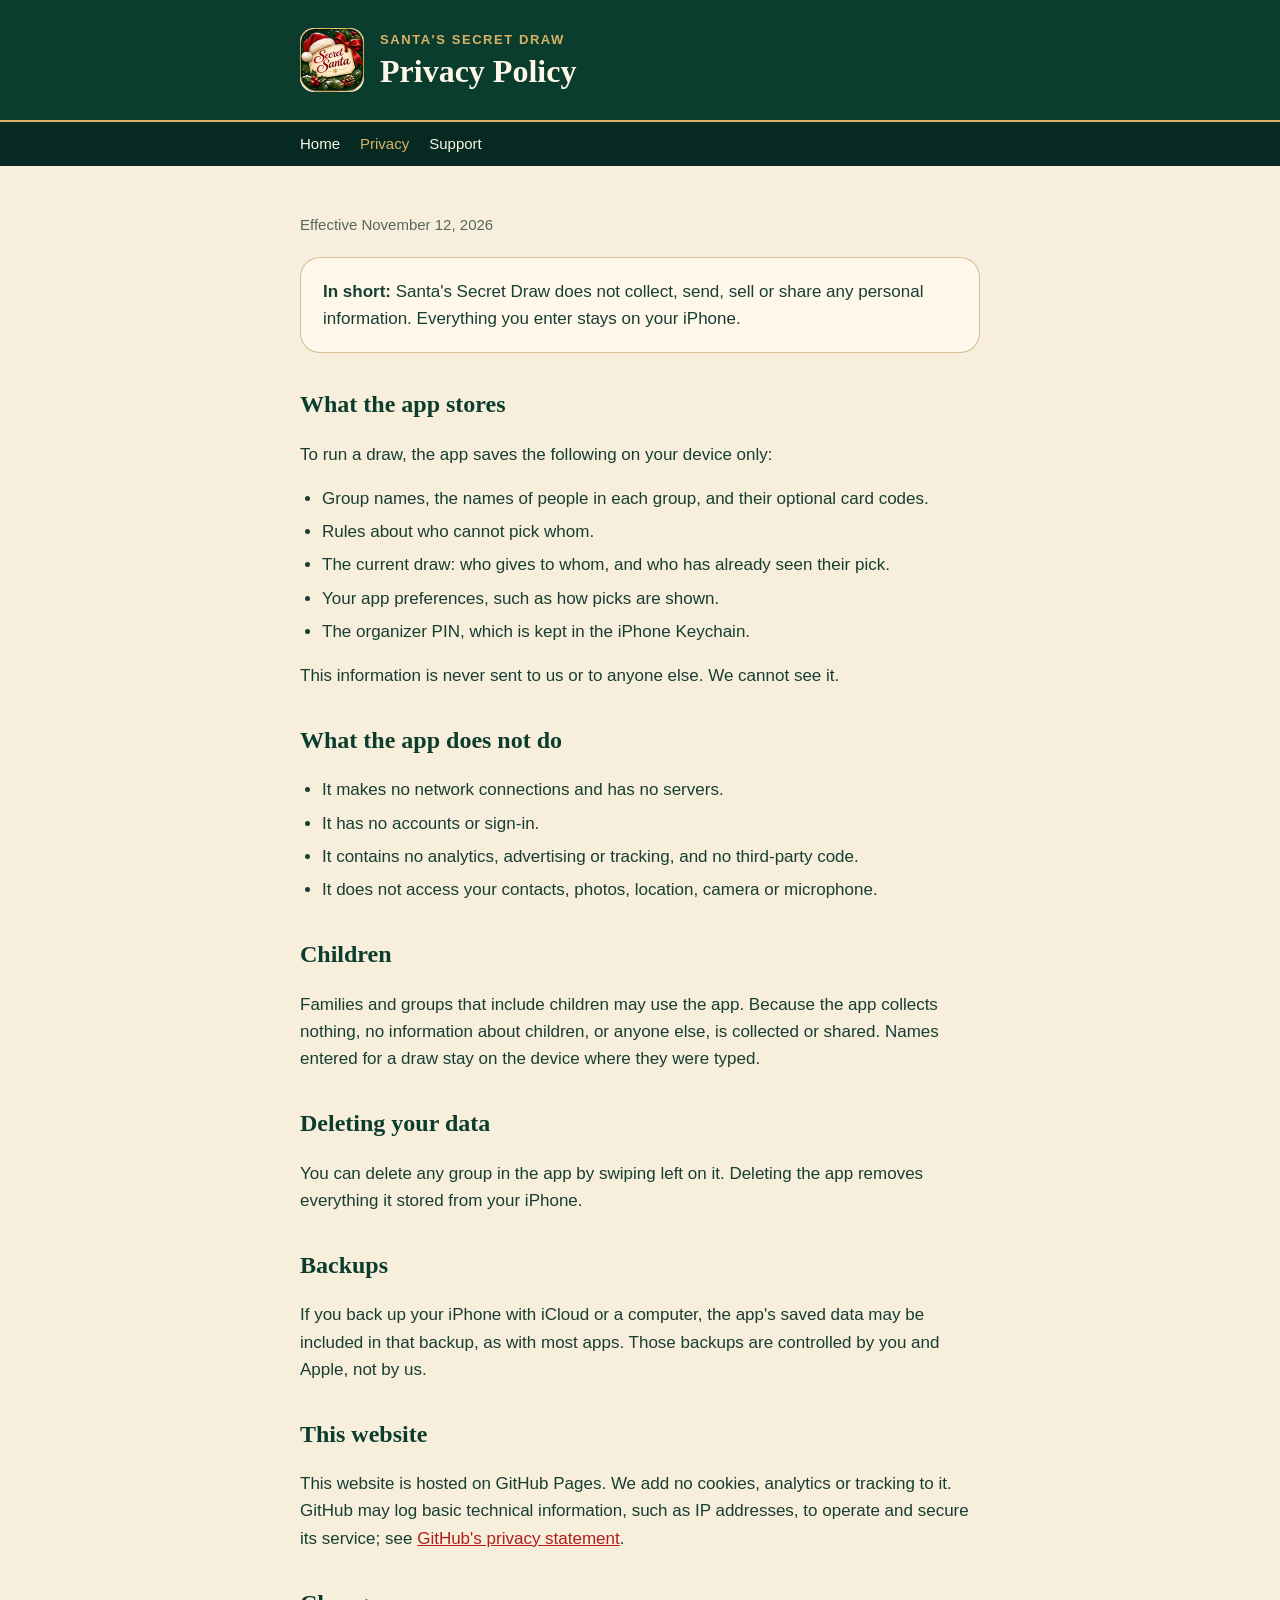
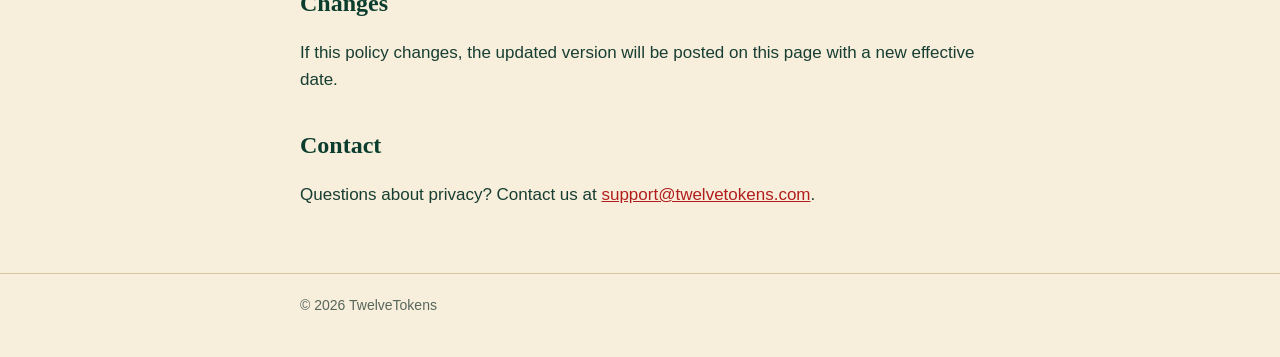
==== privacy/index.html @ 19a712e5 "Website for Santa's Secret Draw: home, privacy policy and support pages Served at santa.twelvetokens" ====
<!doctype html>
<html lang="en">
<head>
  <meta charset="utf-8">
  <meta name="viewport" content="width=device-width, initial-scale=1">
  <title>Privacy Policy · Santa's Secret Draw</title>
  <meta name="description" content="Privacy policy for the Santa's Secret Draw iPhone app.">
  <link rel="icon" href="../icon.png">
  <link rel="stylesheet" href="../style.css">
</head>
<body>
  <header>
    <div class="wrap">
      <img src="../icon.png" alt="">
      <div>
        <p class="label">Santa's Secret Draw</p>
        <h1>Privacy Policy</h1>
      </div>
    </div>
  </header>
  <nav>
    <div class="wrap">
      <a href="../">Home</a>
      <a href="./" aria-current="page">Privacy</a>
      <a href="../support/">Support</a>
    </div>
  </nav>

  <main>
    <div class="wrap">
      <p class="muted">Effective November 12, 2026</p>

      <div class="card">
        <p><strong>In short:</strong> Santa's Secret Draw does not collect, send, sell or share any personal information. Everything you enter stays on your iPhone.</p>
      </div>

      <h2>What the app stores</h2>
      <p>To run a draw, the app saves the following on your device only:</p>
      <ul>
        <li>Group names, the names of people in each group, and their optional card codes.</li>
        <li>Rules about who cannot pick whom.</li>
        <li>The current draw: who gives to whom, and who has already seen their pick.</li>
        <li>Your app preferences, such as how picks are shown.</li>
        <li>The organizer PIN, which is kept in the iPhone Keychain.</li>
      </ul>
      <p>This information is never sent to us or to anyone else. We cannot see it.</p>

      <h2>What the app does not do</h2>
      <ul>
        <li>It makes no network connections and has no servers.</li>
        <li>It has no accounts or sign-in.</li>
        <li>It contains no analytics, advertising or tracking, and no third-party code.</li>
        <li>It does not access your contacts, photos, location, camera or microphone.</li>
      </ul>

      <h2>Children</h2>
      <p>Families and groups that include children may use the app. Because the app collects nothing, no information about children, or anyone else, is collected or shared. Names entered for a draw stay on the device where they were typed.</p>

      <h2>Deleting your data</h2>
      <p>You can delete any group in the app by swiping left on it. Deleting the app removes everything it stored from your iPhone.</p>

      <h2>Backups</h2>
      <p>If you back up your iPhone with iCloud or a computer, the app's saved data may be included in that backup, as with most apps. Those backups are controlled by you and Apple, not by us.</p>

      <h2>This website</h2>
      <p>This website is hosted on GitHub Pages. We add no cookies, analytics or tracking to it. GitHub may log basic technical information, such as IP addresses, to operate and secure its service; see <a href="https://docs.github.com/site-policy/privacy-policies/github-general-privacy-statement">GitHub's privacy statement</a>.</p>

      <h2>Changes</h2>
      <p>If this policy changes, the updated version will be posted on this page with a new effective date.</p>

      <h2>Contact</h2>
      <p>Questions about privacy? Contact us at <a href="mailto:support@twelvetokens.com">support@twelvetokens.com</a>.</p>
    </div>
  </main>

  <footer>
    <div class="wrap">&copy; 2026 TwelveTokens</div>
  </footer>
</body>
</html>
---- style.css ----
/* Santa's Secret Draw: site styles. System fonts only, no external requests. */
:root {
  --evergreen: #0B3D2E;
  --evergreen-dark: #062A21;
  --cranberry: #B21E1E;
  --parchment: #F7EEDB;
  --cream: #FFF7E9;
  --gold: #D9B266;
  --gold-dark: #A77A32;
  --ink: #173E32;
  --muted: #58665D;
}

* { box-sizing: border-box; }

html { -webkit-text-size-adjust: 100%; }

body {
  margin: 0;
  background: var(--parchment);
  color: var(--ink);
  font: 17px/1.6 -apple-system, BlinkMacSystemFont, "Segoe UI", Roboto, Helvetica, Arial, sans-serif;
}

header {
  background: var(--evergreen);
  border-bottom: 2px solid var(--gold);
  color: var(--cream);
}

.wrap { max-width: 720px; margin: 0 auto; padding: 0 20px; }

header .wrap { display: flex; align-items: center; gap: 16px; padding-top: 28px; padding-bottom: 28px; }

header img { width: 64px; height: 64px; border-radius: 14px; flex: none; }

header .label {
  margin: 0;
  color: var(--gold);
  font-size: 13px;
  font-weight: 600;
  letter-spacing: 0.12em;
  text-transform: uppercase;
}

h1, h2 { font-family: "New York", Georgia, "Times New Roman", serif; }

header h1 { margin: 2px 0 0; font-size: 32px; line-height: 1.15; }

nav { background: var(--evergreen-dark); }
nav .wrap { display: flex; gap: 20px; padding-top: 10px; padding-bottom: 10px; flex-wrap: wrap; }
nav a { color: var(--cream); text-decoration: none; font-size: 15px; }
nav a:hover, nav a[aria-current="page"] { color: var(--gold); }

main { padding: 32px 0 48px; }

h2 { color: var(--evergreen); font-size: 24px; margin: 32px 0 8px; }

a { color: var(--cranberry); }

.card {
  background: var(--cream);
  border: 1px solid rgba(167, 122, 50, 0.45);
  border-radius: 20px;
  padding: 20px 22px;
  margin: 20px 0;
}

.card p:first-child { margin-top: 0; }
.card p:last-child { margin-bottom: 0; }

.muted { color: var(--muted); font-size: 15px; }

ul { padding-left: 22px; }
li { margin: 6px 0; }

footer { border-top: 1px solid rgba(167, 122, 50, 0.35); padding: 20px 0 40px; color: var(--muted); font-size: 14px; }
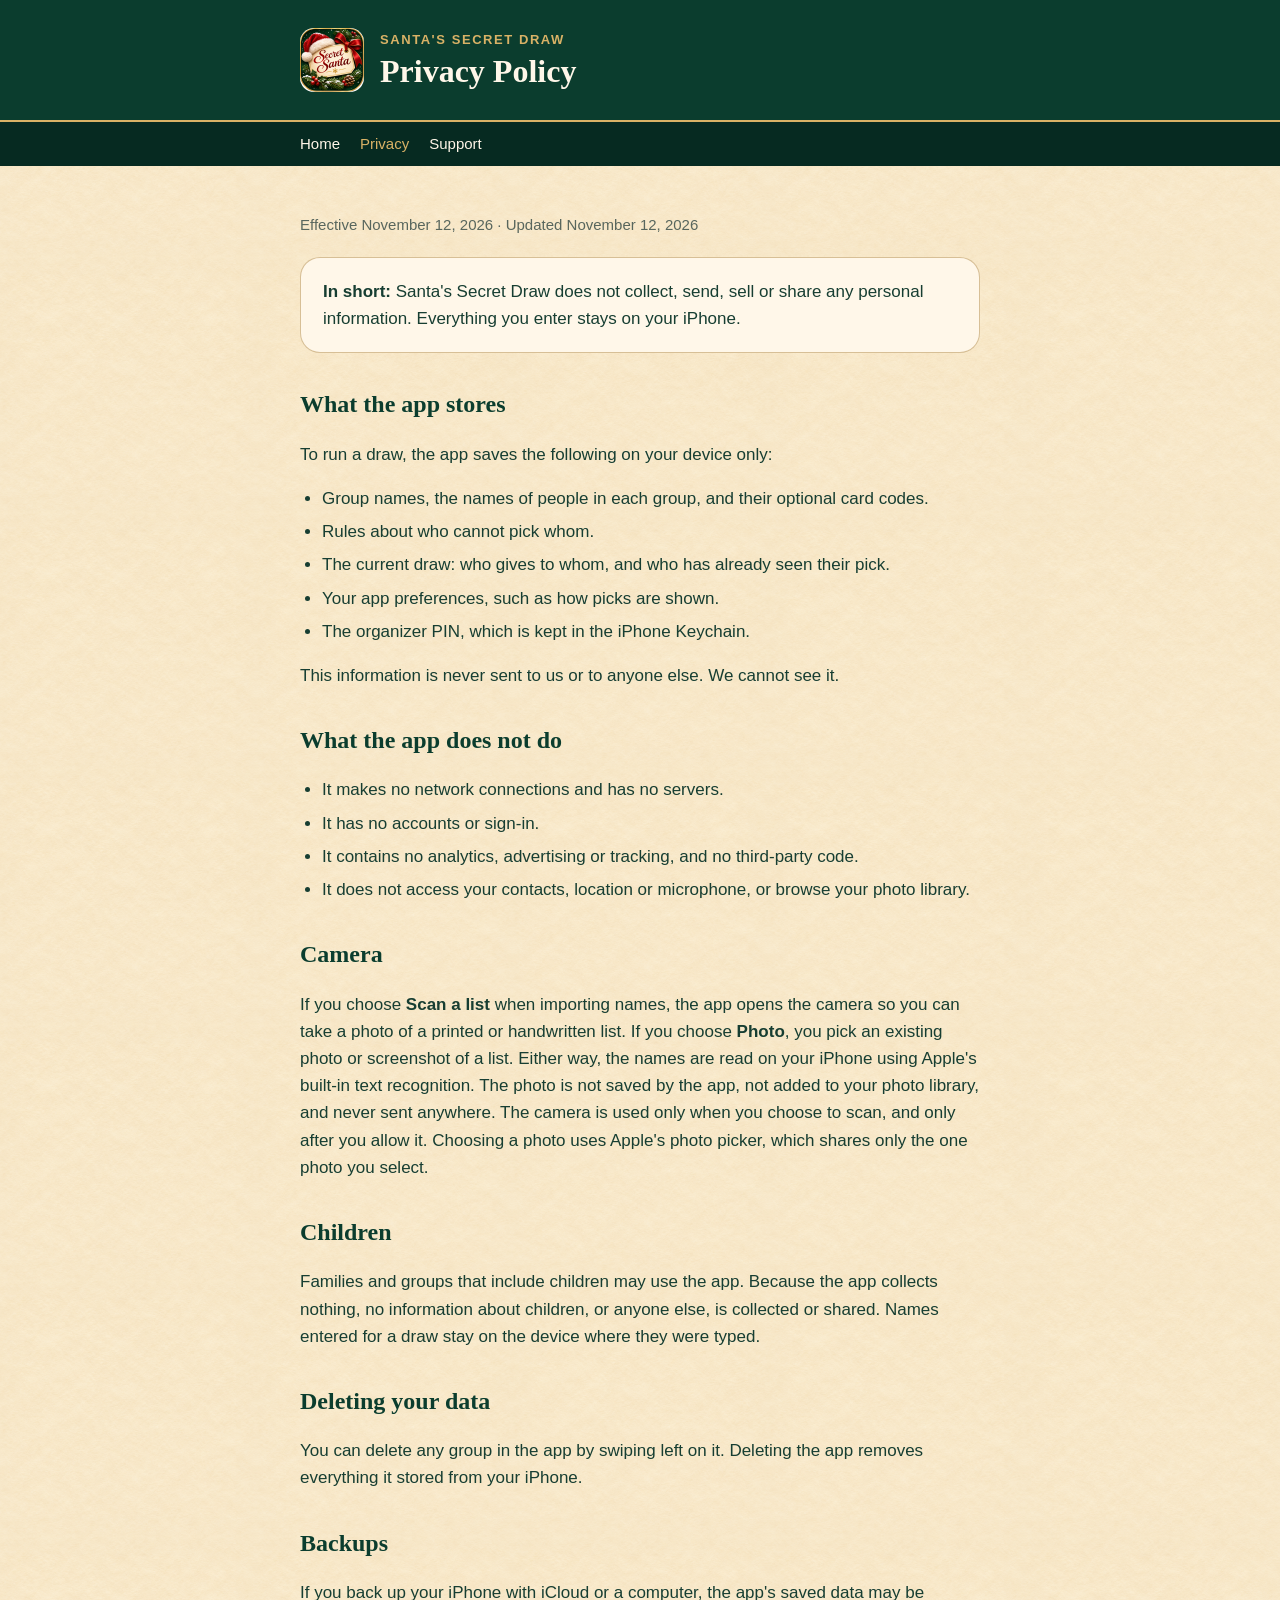
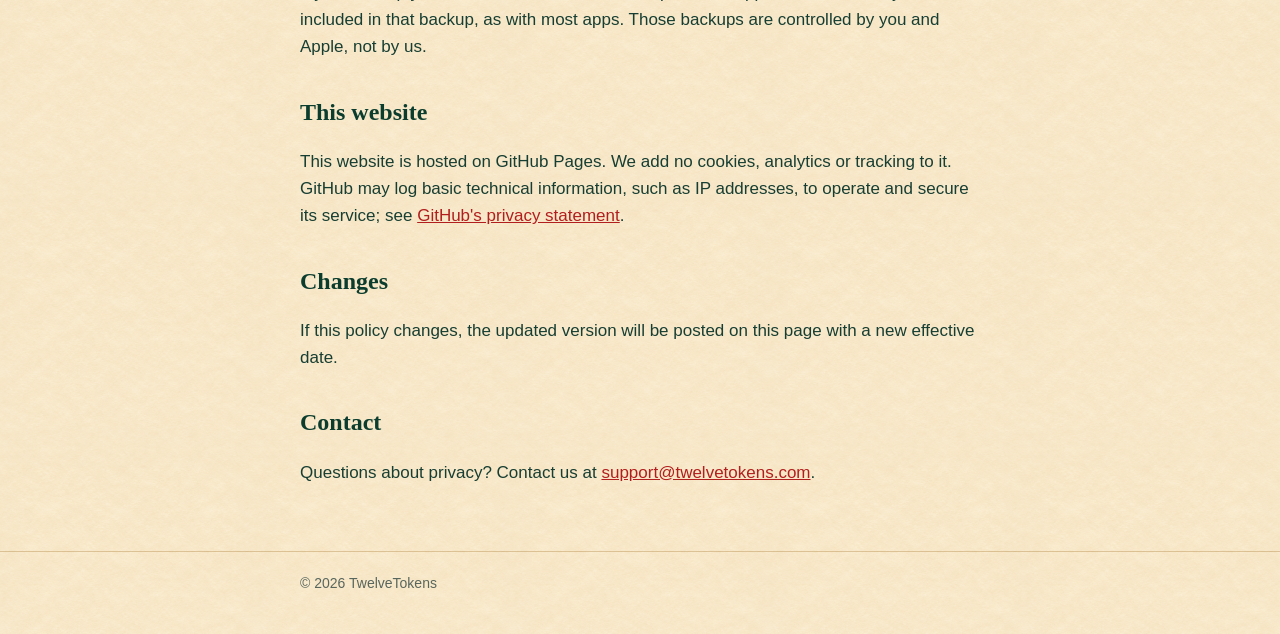
==== commit 30cf41ca: "Describe list import: paste, scan a list with the camera, or choose a photo Privacy policy gains a C" ====
--- a/privacy/index.html
+++ b/privacy/index.html
@@ -28,7 +28,7 @@
 
   <main>
     <div class="wrap">
-      <p class="muted">Effective November 12, 2026</p>
+      <p class="muted">Effective November 12, 2026 · Updated November 12, 2026</p>
 
       <div class="card">
         <p><strong>In short:</strong> Santa's Secret Draw does not collect, send, sell or share any personal information. Everything you enter stays on your iPhone.</p>
@@ -50,8 +50,11 @@
         <li>It makes no network connections and has no servers.</li>
         <li>It has no accounts or sign-in.</li>
         <li>It contains no analytics, advertising or tracking, and no third-party code.</li>
-        <li>It does not access your contacts, photos, location, camera or microphone.</li>
+        <li>It does not access your contacts, location or microphone, or browse your photo library.</li>
       </ul>
+
+      <h2>Camera</h2>
+      <p>If you choose <strong>Scan a list</strong> when importing names, the app opens the camera so you can take a photo of a printed or handwritten list. If you choose <strong>Photo</strong>, you pick an existing photo or screenshot of a list. Either way, the names are read on your iPhone using Apple's built-in text recognition. The photo is not saved by the app, not added to your photo library, and never sent anywhere. The camera is used only when you choose to scan, and only after you allow it. Choosing a photo uses Apple's photo picker, which shares only the one photo you select.</p>
 
       <h2>Children</h2>
       <p>Families and groups that include children may use the app. Because the app collects nothing, no information about children, or anyone else, is collected or shared. Names entered for a draw stay on the device where they were typed.</p>
--- a/style.css
+++ b/style.css
@@ -75,3 +75,117 @@
 li { margin: 6px 0; }
 
 footer { border-top: 1px solid rgba(167, 122, 50, 0.35); padding: 20px 0 40px; color: var(--muted); font-size: 14px; }
+
+/* ---------- Shared texture ---------- */
+body { background: var(--parchment) url("img/parchment.png") repeat; background-size: 256px; }
+
+/* ---------- Home page ---------- */
+.home-nav {
+  position: absolute; top: 0; left: 0; right: 0; z-index: 3;
+}
+.home-nav .wrap { display: flex; justify-content: flex-end; gap: 20px; padding-top: 16px; }
+.home-nav a { color: var(--cream); text-decoration: none; font-size: 15px; opacity: 0.9; }
+.home-nav a:hover { color: var(--gold); opacity: 1; }
+
+.hero {
+  position: relative;
+  overflow: hidden;
+  color: var(--cream);
+  background: var(--evergreen) url("img/evergreen.png") center / cover no-repeat;
+  padding: 72px 0 96px;
+}
+.hero::after { /* snow drift along the bottom edge */
+  content: ""; position: absolute; left: 0; right: 0; bottom: -2px; height: 26px;
+  background: url("img/snow-edge.png") repeat-x bottom / 440px 26px;
+}
+.hero .fir {
+  position: absolute; bottom: 14px; right: -6px; width: 300px;
+  pointer-events: none; z-index: 1;
+}
+.hero .flake { position: absolute; color: var(--gold); opacity: 0.18; font-size: 40px; pointer-events: none; }
+
+.hero .wrap {
+  position: relative; z-index: 2;
+  display: grid; grid-template-columns: 1.15fr 0.85fr; align-items: center; gap: 24px;
+  max-width: 980px;
+}
+.hero .label { margin: 0 0 8px; color: var(--gold); font-size: 13px; font-weight: 600; letter-spacing: 0.16em; text-transform: uppercase; }
+.hero .wordmark { width: 100%; max-width: 440px; height: auto; display: block; margin: 0 0 8px -12px; }
+.hero h1 { position: absolute; width: 1px; height: 1px; overflow: hidden; clip: rect(0 0 0 0); }
+.hero .tagline { font-family: "New York", Georgia, serif; font-style: italic; font-size: 26px; line-height: 1.3; margin: 0 0 14px; }
+.hero .lede { font-size: 18px; max-width: 470px; margin: 0 0 26px; color: rgba(255, 247, 233, 0.88); }
+.hero .gift { width: 100%; max-width: 340px; height: auto; justify-self: center; filter: drop-shadow(0 18px 24px rgba(0,0,0,0.35)); }
+
+.pill {
+  display: inline-flex; align-items: center; gap: 10px;
+  padding: 14px 24px; border-radius: 16px;
+  background: linear-gradient(var(--cranberry), #8C1019);
+  border: 1px solid rgba(217, 178, 102, 0.75);
+  color: #fff; font-weight: 600; text-decoration: none; font-size: 17px;
+  box-shadow: 0 6px 14px rgba(0,0,0,0.25);
+}
+.pill small { font-weight: 500; opacity: 0.85; font-size: 14px; }
+
+.section { padding: 56px 0 8px; }
+.section .wrap { max-width: 980px; }
+.section h2 { text-align: center; font-size: 32px; margin: 0 0 8px; }
+.section .intro { text-align: center; color: var(--muted); max-width: 560px; margin: 0 auto 28px; }
+
+.steps { display: grid; grid-template-columns: repeat(3, 1fr); gap: 18px; }
+.step { background: var(--cream); border: 1px solid rgba(167,122,50,0.45); border-radius: 20px; padding: 22px; }
+.step .num {
+  display: inline-grid; place-items: center; width: 36px; height: 36px; border-radius: 50%;
+  background: var(--evergreen); color: var(--cream); font-family: Georgia, serif; font-weight: 700; margin-bottom: 10px;
+}
+.step h3 { margin: 0 0 6px; font-family: "New York", Georgia, serif; font-size: 20px; color: var(--evergreen); }
+.step p { margin: 0; color: var(--muted); font-size: 16px; }
+
+.phones {
+  display: flex; gap: 22px; justify-content: center;
+  overflow-x: auto; scroll-snap-type: x mandatory; padding: 8px 4px 24px;
+}
+.phone {
+  flex: 0 0 auto; width: 210px; margin: 0; scroll-snap-align: center;
+  text-align: center;
+}
+.phone img {
+  width: 100%; height: auto; display: block;
+  border-radius: 30px; border: 7px solid #10241C;
+  box-shadow: 0 14px 30px rgba(6, 42, 33, 0.28);
+  background: #10241C;
+}
+.phone figcaption { margin-top: 12px; font-size: 15px; color: var(--muted); }
+
+.features { display: grid; grid-template-columns: repeat(2, 1fr); gap: 14px 18px; }
+.feature { display: flex; gap: 14px; align-items: flex-start; background: var(--cream); border: 1px solid rgba(167,122,50,0.45); border-radius: 20px; padding: 18px 20px; }
+.feature .icon { font-size: 24px; line-height: 1; flex: none; width: 32px; text-align: center; }
+.feature h3 { margin: 0 0 4px; font-size: 17px; color: var(--evergreen); }
+.feature p { margin: 0; color: var(--muted); font-size: 15px; }
+
+.promise {
+  margin: 48px auto 0; max-width: 760px; text-align: center;
+  background: var(--evergreen); color: var(--cream); border-radius: 24px; padding: 34px 26px;
+  border: 2px solid var(--gold);
+}
+.promise h2 { color: var(--cream); margin: 0 0 8px; }
+.promise p { margin: 0; color: rgba(255,247,233,0.88); }
+.promise a { color: var(--gold); }
+
+.foliage-footer { margin-top: 8px; position: relative; overflow: hidden; }
+/* The artwork has wide empty margins: draw it wider than the page so the
+   clusters sit near the corners. */
+.foliage-footer img { display: block; width: 140%; max-width: 1500px; height: auto; margin: 0 auto -6px; position: relative; left: 50%; transform: translateX(-50%); }
+.home footer { border-top: 0; text-align: center; }
+
+@media (max-width: 760px) {
+  .hero { padding: 64px 0 80px; }
+  .hero .wrap { grid-template-columns: 1fr; text-align: center; }
+  .hero .wordmark { margin: 0 auto 8px; max-width: 340px; }
+  .hero .lede { margin-left: auto; margin-right: auto; }
+  .hero .gift { max-width: 220px; order: -1; }
+  .hero .fir { width: 170px; }
+  .steps, .features { grid-template-columns: 1fr; }
+  .phones { justify-content: flex-start; }
+  .phone { width: 190px; }
+  .section h2 { font-size: 28px; }
+}
